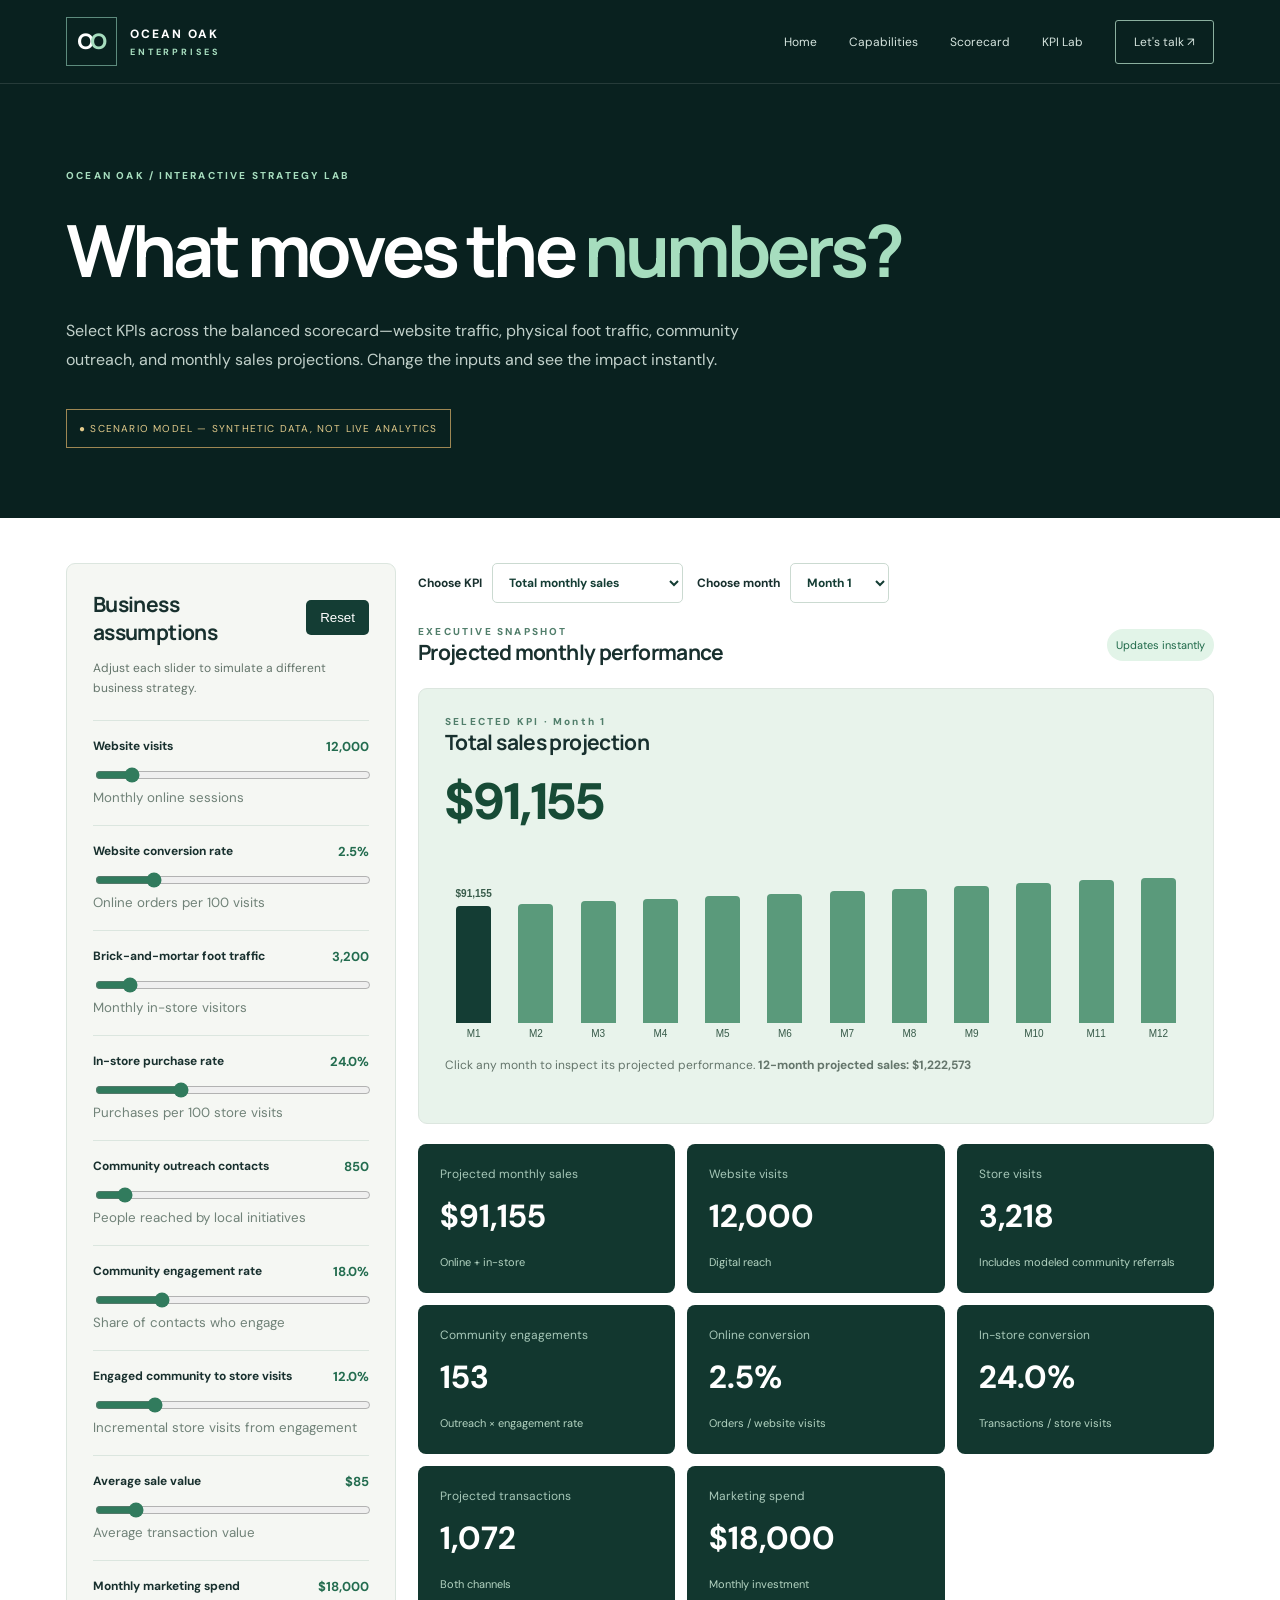
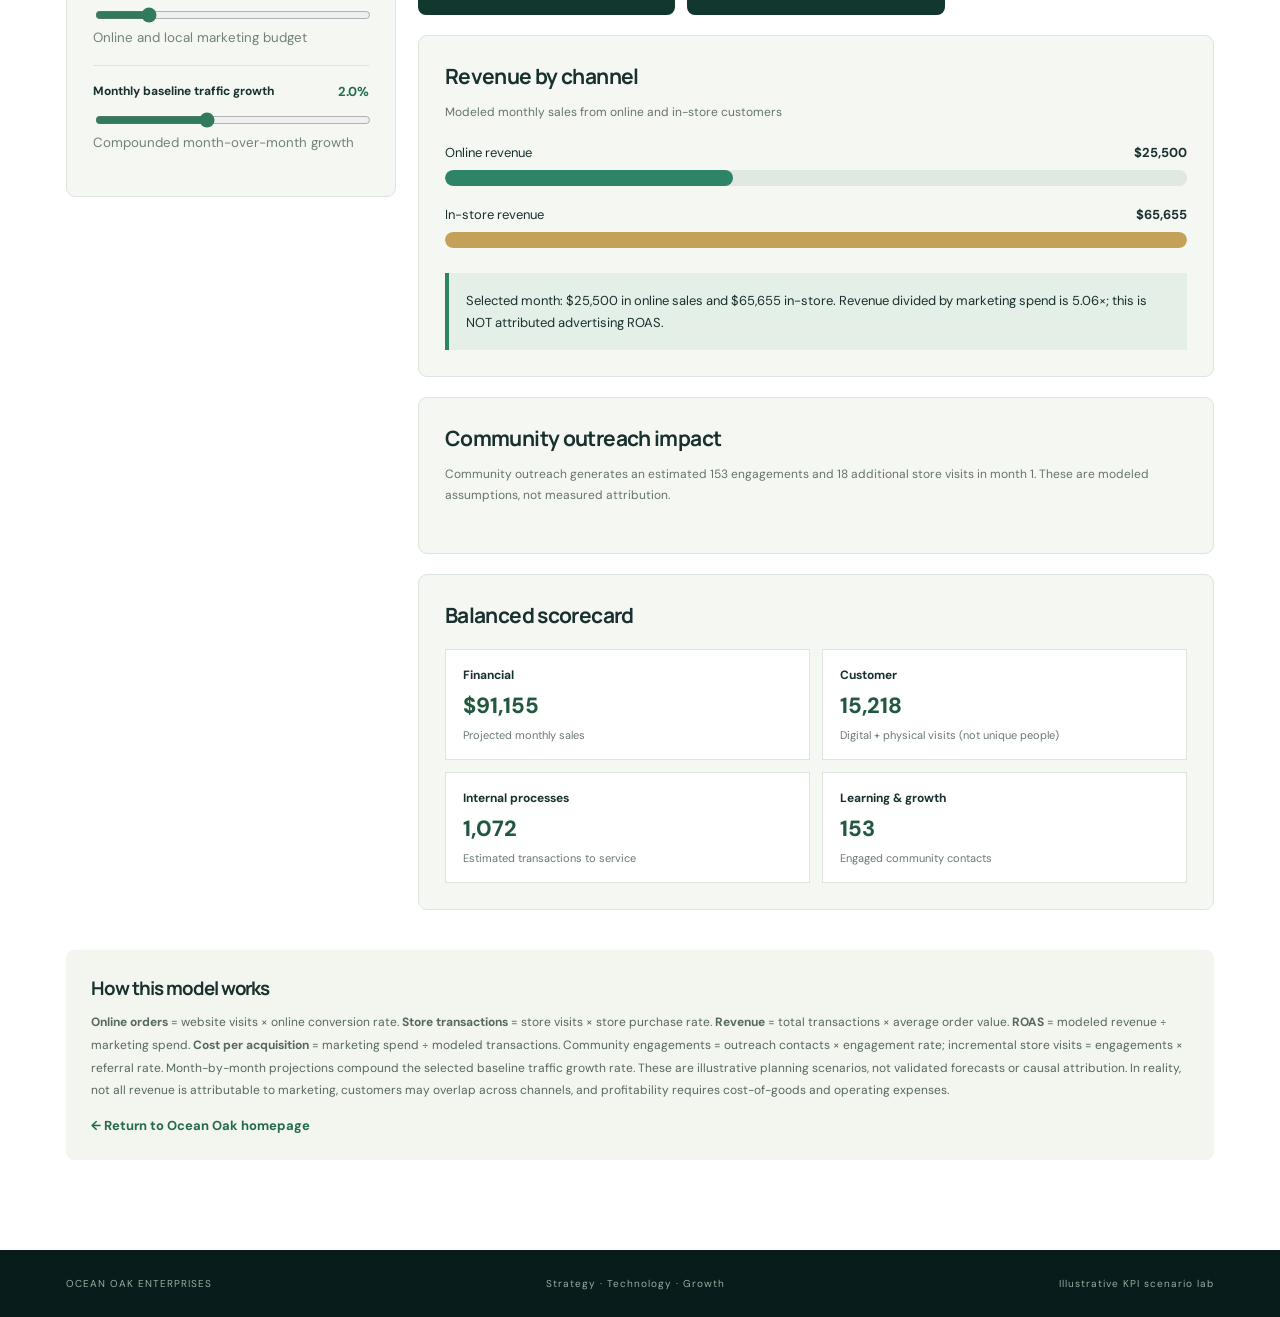
==== kpi.html @ 327a6bfe "Add files via upload" ====
<!doctype html><html lang="en"><head><meta charset="utf-8"><meta name="viewport" content="width=device-width,initial-scale=1"><meta name="description" content="Interactive business KPI scenario planner from Ocean Oak Enterprises"><title>KPI Lab | Ocean Oak Enterprises</title><link rel="stylesheet" href="styles.css"><link rel="stylesheet" href="kpi.css"></head><body><header class="top"><a class="brand" href="index.html"><span class="brandmark">O<span>O</span></span><span>OCEAN OAK <small>ENTERPRISES</small></span></a><nav aria-label="Main navigation"><a href="index.html">Home</a><a href="index.html#capabilities">Capabilities</a><a href="index.html#scorecard">Scorecard</a><a href="kpi.html" aria-current="page">KPI Lab</a><a class="navcta" href="index.html#contact">Let's talk ↗</a></nav><button class="menu" aria-label="Toggle menu" aria-expanded="false">☰</button></header><main><section class="kpi-hero"><div class="wrap"><div class="eyebrow">OCEAN OAK / INTERACTIVE STRATEGY LAB</div><h1>What moves the <em>numbers?</em></h1><p>Select KPIs across the balanced scorecard—website traffic, physical foot traffic, community outreach, and monthly sales projections. Change the inputs and see the impact instantly.</p><div class="demo-pill">● SCENARIO MODEL — SYNTHETIC DATA, NOT LIVE ANALYTICS</div></div></section><section class="wrap kpi-main"><div class="lab-grid"><aside class="panel inputs"><div class="panel-head"><h2>Business assumptions</h2><button type="button" id="reset">Reset</button></div><p class="hint">Adjust each slider to simulate a different business strategy.</p><div id="sliders"></div></aside><div class="outputs"><div class="selector-row"><label>Choose KPI <select id="metric"><option value="revenue">Total monthly sales</option><option value="online">Online sales</option><option value="store">In-store sales</option><option value="web">Website traffic</option><option value="foot">Brick-and-mortar traffic</option><option value="community">Community engagement</option><option value="orders">Transactions</option></select></label><label>Choose month <select id="month"><option value="0">Month 1</option><option value="1">Month 2</option><option value="2">Month 3</option><option value="3">Month 4</option><option value="4">Month 5</option><option value="5">Month 6</option><option value="6">Month 7</option><option value="7">Month 8</option><option value="8">Month 9</option><option value="9">Month 10</option><option value="10">Month 11</option><option value="11">Month 12</option></select></label></div><div class="out-head"><div><div class="eyebrow dark">EXECUTIVE SNAPSHOT</div><h2>Projected monthly performance</h2></div><span class="badge">Updates instantly</span></div><div class="panel metric-feature"><div class="eyebrow dark">SELECTED KPI · <span id="period">Month 1</span></div><h3 id="metricTitle">Total sales projection</h3><div id="metricValue" class="metric-number"></div><div id="forecast" class="forecast" aria-label="Interactive twelve month KPI projection"></div><div class="hint">Click any month to inspect its projected performance. <strong>12-month projected sales: <span id="projectionTotal"></span></strong></div></div><div class="kpi-cards" id="cards" aria-live="polite"></div><div class="panel"><h3>Revenue by channel</h3><p class="hint">Modeled monthly sales from online and in-store customers</p><div class="bars"><div class="bar-label"><span>Online revenue</span><strong id="onlineLabel"></strong></div><div class="track"><div class="fill online" id="onlineBar"></div></div><div class="bar-label"><span>In-store revenue</span><strong id="storeLabel"></strong></div><div class="track"><div class="fill store" id="storeBar"></div></div></div><div class="insight" id="insight"></div></div><div class="panel"><h3>Community outreach impact</h3><p id="communityDetail" class="hint"></p></div><div class="panel"><h3>Balanced scorecard</h3><div class="score-grid" id="scoregrid"></div></div></div></div><div class="method"><h3>How this model works</h3><p><strong>Online orders</strong> = website visits × online conversion rate. <strong>Store transactions</strong> = store visits × store purchase rate. <strong>Revenue</strong> = total transactions × average order value. <strong>ROAS</strong> = modeled revenue ÷ marketing spend. <strong>Cost per acquisition</strong> = marketing spend ÷ modeled transactions. Community engagements = outreach contacts × engagement rate; incremental store visits = engagements × referral rate. Month-by-month projections compound the selected baseline traffic growth rate. These are illustrative planning scenarios, not validated forecasts or causal attribution. In reality, not all revenue is attributable to marketing, customers may overlap across channels, and profitability requires cost-of-goods and operating expenses.</p><a href="index.html">← Return to Ocean Oak homepage</a></div></section></main><footer><div class="wrap footer-inner"><span>OCEAN OAK ENTERPRISES</span><span>Strategy · Technology · Growth</span><span>Illustrative KPI scenario lab</span></div></footer><script src="kpi.js" defer></script></body></html>
---- styles.css ----
@import url('https://fonts.googleapis.com/css2?family=DM+Sans:wght@400;500;600;700&family=Manrope:wght@400;500;600;700;800&display=swap');
:root{--forest:#102c29;--deep:#09211f;--mint:#a6ddbe;--cream:#f5f3eb;--ink:#18302e;--muted:#687976;--gold:#d9bd78}*{box-sizing:border-box}html{scroll-behavior:smooth}body{margin:0;font-family:'DM Sans',sans-serif;color:var(--ink);background:#fff}h1,h2,h3,p{margin-top:0}h1,h2,h3{font-family:Manrope,sans-serif;letter-spacing:-.055em}a{text-decoration:none;color:inherit}.wrap{max-width:1220px;margin:auto;padding-left:36px;padding-right:36px}.top{height:84px;background:var(--deep);color:white;display:flex;align-items:center;justify-content:space-between;padding:0 max(36px,calc((100vw - 1148px)/2));border-bottom:1px solid #ffffff1e;position:relative;z-index:10}.brand{display:flex;gap:13px;align-items:center;font-size:12px;letter-spacing:.16em;font-weight:800}.brand small{display:block;font-size:9px;letter-spacing:.31em;color:var(--mint);margin-top:4px}.brandmark{font-size:22px;letter-spacing:-.2em;border:1px solid #5d8b7d;padding:9px 14px 9px 10px}.brandmark span{color:var(--mint)}nav{display:flex;gap:32px;align-items:center;font-size:12px;color:#d5e4de}nav a:hover{color:var(--mint)}.navcta{border:1px solid #8bb09f;padding:13px 18px;border-radius:3px}.menu{display:none}.hero{background:var(--deep);color:#fff;min-height:630px;position:relative;overflow:hidden;padding-top:112px;padding-bottom:40px}.hero:before{content:"";position:absolute;inset:0;background:radial-gradient(circle at 77% 44%,#275f4f80,transparent 35%);pointer-events:none}.eyebrow{font-size:10px;letter-spacing:.22em;font-weight:800;color:var(--mint);position:relative}.eyebrow.dark{color:#517e6b}.dot{display:inline-block;width:7px;height:7px;background:var(--mint);border-radius:50%;margin-right:10px}.hero h1{position:relative;font-size:clamp(46px,5.4vw,77px);line-height:1.14;max-width:770px;margin:27px 0}.hero h1 em,.section h2 em,.split h2 em,.contact h2 em{font-style:normal;color:var(--mint)}.lede{position:relative;color:#c2d1cb;max-width:535px;font-size:17px;line-height:1.8}.actions{display:flex;gap:13px;margin-top:35px;position:relative}.button{display:inline-flex;align-items:center;justify-content:space-between;gap:22px;font-size:12px;font-weight:800;padding:17px 21px;border-radius:3px;transition:transform .2s}.button:hover{transform:translateY(-2px)}.primary{background:var(--mint);color:var(--deep)}.ghost{border:1px solid #57746c;color:#fff}.hero-foot{position:relative;display:flex;gap:32px;font-size:10px;color:#8aa99e;letter-spacing:.1em;margin-top:95px}.hero-foot span:first-child{color:var(--mint);font-weight:800}.hero-art{position:absolute;width:530px;height:530px;right:-60px;top:50px;opacity:.75}.orbit{position:absolute;border:1px solid #79c4a742;border-radius:50%;top:50%;left:50%;transform:translate(-50%,-50%)}.o1{width:230px;height:230px}.o2{width:370px;height:370px}.o3{width:510px;height:510px}.center-symbol{position:absolute;left:43%;top:43%;font-size:45px;font-weight:800;letter-spacing:-.2em;color:#c0f2d5}.center-symbol span{color:#548e79}.float{position:absolute;background:#173d36;border:1px solid #467565;padding:14px 18px;font-size:10px;letter-spacing:.1em;color:#b9d6c9}.float b{color:var(--mint);margin-left:10px}.f1{top:100px;left:110px}.f2{right:15px;top:260px}.f3{bottom:80px;left:85px}.strip{background:#e7ede5}.strip-inner{min-height:82px;display:flex;align-items:center;justify-content:space-between;gap:16px;flex-wrap:wrap;font-size:10px;letter-spacing:.12em;color:#577369}.strip strong{font-size:13px;color:var(--ink);letter-spacing:0}.section{padding-top:110px;padding-bottom:110px}.section-head{display:grid;grid-template-columns:1.35fr .65fr;gap:70px;align-items:end;margin-bottom:45px}.section h2,.split h2,.contact h2{font-size:clamp(34px,4vw,56px);line-height:1.2;margin:18px 0 0}.section h2 em{color:#568c76}.section-head p{color:#64736f;font-size:15px;line-height:1.9;margin-bottom:0}.three{display:grid;grid-template-columns:repeat(3,1fr);gap:15px}.feature{border:1px solid #e0e8e2;padding:35px;min-height:285px}.feature .icon{font-size:30px;color:#4d9278;margin-bottom:33px}.feature>span{color:#8b9b94;font-size:10px}.feature h3{font-size:23px;margin:10px 0}.feature p,.cap-grid p{font-size:14px;color:#677772;line-height:1.8}.cream{background:var(--cream)}.cap-grid{display:grid;grid-template-columns:repeat(3,1fr);gap:14px}.cap-grid article{background:#fff;padding:33px;min-height:265px}.cap-grid article>span{font-size:10px;letter-spacing:.13em;color:#6c9b85;font-weight:800}.cap-grid h3{font-size:22px;margin:26px 0 10px}.tags{font-size:11px;color:#4e856e;margin-top:25px;font-weight:700}.dashboard{background:#102b29;border-radius:8px;padding:35px;color:white;box-shadow:0 25px 50px #173a2c20}.dash-top{display:flex;justify-content:space-between;align-items:center;gap:20px}.dash-top h3{font-size:28px;margin:12px 0 0}.dash-top h3 span{color:var(--mint)}.demo-pill{font-size:10px;letter-spacing:.12em;color:#e3cb8b;border:1px solid #9e8753;padding:12px}.controls{display:flex;gap:18px;margin:30px 0}.controls label{font-size:11px;color:#a6c0b4;display:flex;align-items:center;gap:10px}select{border:1px solid #48695e;border-radius:3px;padding:10px;background:#1a4038;color:white;font:inherit}.metrics{display:grid;grid-template-columns:repeat(4,1fr);gap:13px}.metric{background:#1a4038;padding:22px;border:1px solid #2b574a}.metric small{display:block;color:#acc6b8;font-size:11px}.metric b{display:block;font-size:30px;letter-spacing:-.05em;margin:14px 0}.metric span{color:var(--mint);font-size:11px}.dash-bottom{display:grid;grid-template-columns:1.4fr 1fr;gap:14px;margin-top:14px}.chart-card,.score-card{background:#1a4038;padding:25px}.card-heading{display:flex;justify-content:space-between;gap:12px;align-items:center}.card-heading strong{font-size:14px}.card-heading span{font-size:10px;color:#9eb9ac}.chart-card svg{width:100%;margin-top:18px}.legend{display:flex;gap:18px;font-size:11px;color:#acc6b8}.legend i{display:inline-block;width:15px;height:3px;vertical-align:middle;margin-right:6px}.line-teal{background:#a6ddbe}.line-gold{background:#d9bd78}.score-row{display:flex;justify-content:space-between;gap:12px;border-top:1px solid #ffffff1a;padding:18px 0}.score-row:first-of-type{margin-top:20px}.score-row b{display:block;font-size:12px}.score-row small{display:block;color:#a6beb2;margin-top:5px;font-size:11px}.score-row>span{font-size:10px;color:var(--mint)}.dash-note{font-size:11px;color:#91aea0;margin-top:20px}.split{background:#14372f;color:white}.split-grid{display:grid;grid-template-columns:1fr 1fr;gap:120px}.split h2{margin:20px 0}.split p{color:#bfd0c6;line-height:1.9}.text-link{color:var(--mint);font-weight:700;font-size:13px;display:inline-block;margin-top:20px}.journey>div{padding:22px 0;border-bottom:1px solid #ffffff32;display:grid;grid-template-columns:55px 1fr;column-gap:12px}.journey span{color:var(--mint);font-size:12px;grid-row:span 2}.journey strong{font-size:17px}.journey small{color:#b0c7b9;margin-top:8px}.bio{display:grid;grid-template-columns:.75fr 1.25fr;gap:65px}.portrait{background:linear-gradient(145deg,#b7d1bd,#517967);min-height:445px;display:flex;flex-direction:column;align-items:center;justify-content:center}.monogram{font-size:95px;font-family:Manrope,sans-serif;letter-spacing:-.1em;color:#e7f4e8;font-weight:800}.portrait small{font-size:10px;letter-spacing:.2em;color:#e0eee2}.bio-copy h3{font-size:44px;margin:15px 0}.bio-copy p{line-height:1.85;color:#657570}.bio-lead{font-size:19px!important;color:var(--ink)!important}.bio-facts{border-top:1px solid #dce4dd;margin:25px 0}.bio-facts>div{display:flex;justify-content:space-between;gap:15px;padding:13px 0;border-bottom:1px solid #dce4dd;font-size:12px}.bio-facts span{color:#6b8075}.outline{border:1px solid #457963;color:#24533d}.contact{background:#0c2824;color:white;padding:110px 0;text-align:center}.contact h2{margin:25px 0}.contact p{color:#c0d0c7}.light{background:var(--mint);color:var(--deep);margin:20px 0}.contact small{display:block;color:#86a79a;font-size:11px}footer{background:#081d1b;color:#93afa3}.footer-inner{display:flex;justify-content:space-between;gap:20px;padding-top:27px;padding-bottom:27px;font-size:10px;letter-spacing:.1em}@media(max-width:1000px){.hero-art{opacity:.22;right:-160px}.section-head{gap:35px}.cap-grid{grid-template-columns:repeat(2,1fr)}.split-grid{gap:45px}}@media(max-width:700px){.wrap{padding-left:22px;padding-right:22px}.top{padding:0 22px;height:70px}nav{display:none;position:absolute;top:70px;left:0;right:0;background:var(--deep);padding:25px;flex-direction:column;align-items:stretch}nav.open{display:flex}.menu{display:block;background:none;border:0;color:white;font-size:25px}.hero{padding-top:90px;min-height:630px}.hero h1{font-size:47px}.hero-foot{flex-wrap:wrap;margin-top:65px}.hero-art{right:-300px}.section{padding-top:75px;padding-bottom:75px}.section-head,.split-grid,.bio{grid-template-columns:1fr;gap:24px}.three,.cap-grid,.metrics,.dash-bottom{grid-template-columns:1fr}.metrics{grid-template-columns:repeat(2,1fr)}.dashboard{padding:18px}.dash-top,.controls{flex-wrap:wrap}.card-heading{flex-wrap:wrap}.strip-inner{padding-top:20px;padding-bottom:20px}.feature{min-height:unset}.portrait{min-height:280px}.footer-inner{flex-direction:column}.actions{flex-wrap:wrap}}
---- kpi.css ----
.kpi-hero{background:#09211f;color:#fff;padding:85px 0 70px}.kpi-hero h1{font-size:clamp(43px,6vw,72px);margin:18px 0}.kpi-hero h1 em{font-style:normal;color:#a6ddbe}.kpi-hero p{max-width:710px;color:#c2d1cb;line-height:1.8}.kpi-hero .demo-pill{display:inline-block;margin-top:18px}.kpi-main{padding-top:45px;padding-bottom:90px;background:#fff}.lab-grid{display:grid;grid-template-columns:330px 1fr;gap:22px;align-items:start}.panel{background:#f5f7f3;border:1px solid #dce6df;padding:26px;border-radius:9px;margin-bottom:20px}.panel h2,.panel h3,.out-head h2{margin:0;font-size:21px;letter-spacing:-.03em}.panel-head,.out-head{display:flex;align-items:center;justify-content:space-between;gap:12px}.panel-head button{background:#143d34;border:0;color:#fff;border-radius:5px;padding:10px 14px;cursor:pointer}.hint{font-size:12px;color:#64756b;line-height:1.7;margin:12px 0 22px}.slider-row{border-top:1px solid #dbe6df;padding:17px 0}.slider-top{display:flex;justify-content:space-between;gap:12px;font-size:12px;font-weight:700}.slider-top output{color:#236c4f;font-size:13px}.slider-row input{width:100%;accent-color:#317b5d;margin-top:12px;cursor:pointer}.slider-row small{display:block;color:#708278;line-height:1.5}.out-head{margin:8px 0 22px}.badge{font-size:11px;background:#e2f4e8;padding:9px;color:#1f6949;border-radius:20px}.kpi-cards{display:grid;grid-template-columns:repeat(3,1fr);gap:12px;margin-bottom:20px}.kpi-tile{background:#12372f;color:#fff;padding:22px;border-radius:8px;min-height:128px}.kpi-tile small{color:#a6c7b8;display:block;font-size:12px}.kpi-tile b{display:block;font-size:clamp(23px,2.7vw,32px);margin:13px 0}.kpi-tile span{font-size:11px;color:#b4d4c2}.bars{margin-top:20px}.bar-label{display:flex;justify-content:space-between;font-size:13px;margin:20px 0 9px}.track{height:16px;background:#e0e8df;border-radius:20px;overflow:hidden}.fill{height:100%;width:0;transition:width .2s;border-radius:20px}.online{background:#2f8467}.store{background:#c4a158}.insight{background:#e4f0e7;padding:17px;margin-top:25px;border-left:4px solid #2f8467;font-size:13px;line-height:1.65}.score-grid{display:grid;grid-template-columns:repeat(2,1fr);gap:12px;margin-top:20px}.score-cell{background:white;border:1px solid #dce6df;padding:17px}.score-cell strong,.score-cell span,.score-cell small{display:block}.score-cell strong{font-size:12px}.score-cell span{font-size:22px;font-weight:800;margin:8px 0;color:#21583f}.score-cell small{font-size:11px;color:#69796e}.method{background:#f3f5ef;padding:25px;margin-top:20px;border-radius:8px}.method h3{margin:0 0 10px}.method p{font-size:12px;line-height:1.9;color:#55695e}.method a{font-size:13px;color:#236b4c;font-weight:700}@media(max-width:950px){.lab-grid{grid-template-columns:1fr}.kpi-cards{grid-template-columns:repeat(2,1fr)}}@media(max-width:600px){.kpi-cards,.score-grid{grid-template-columns:1fr}.out-head{flex-wrap:wrap}.kpi-hero{padding:55px 0}}.selector-row{display:flex;flex-wrap:wrap;gap:14px;margin:0 0 22px}.selector-row label{font-size:12px;font-weight:700;display:flex;align-items:center;gap:10px}.selector-row select{border:1px solid #cbdad1;border-radius:5px;padding:10px 12px;background:#fff;color:#143d34;font:inherit}.metric-feature{background:#e8f3eb}.metric-number{font-size:clamp(34px,4vw,53px);font-weight:800;color:#174b36;margin:12px 0}.forecast{display:grid;grid-template-columns:repeat(12,minmax(0,1fr));gap:5px;align-items:end;margin:20px 0 15px;min-height:185px}.forecast-col{background:transparent;border:0;cursor:pointer;display:flex;flex-direction:column;align-items:center;justify-content:end;gap:5px;min-width:0;color:#385b4a}.forecast-bar{width:100%;max-width:35px;background:#5a9a7b;border-radius:4px 4px 0 0;display:block;transition:height .2s}.forecast-col.selected .forecast-bar{background:#143d34}.forecast-col small{font-size:10px}.forecast-value{font-size:10px;white-space:nowrap;font-weight:800;min-height:13px}.forecast-col:focus-visible{outline:2px solid #143d34}@media(max-width:600px){.forecast{gap:2px}.forecast-col small{font-size:8px}.forecast-value{font-size:8px}}
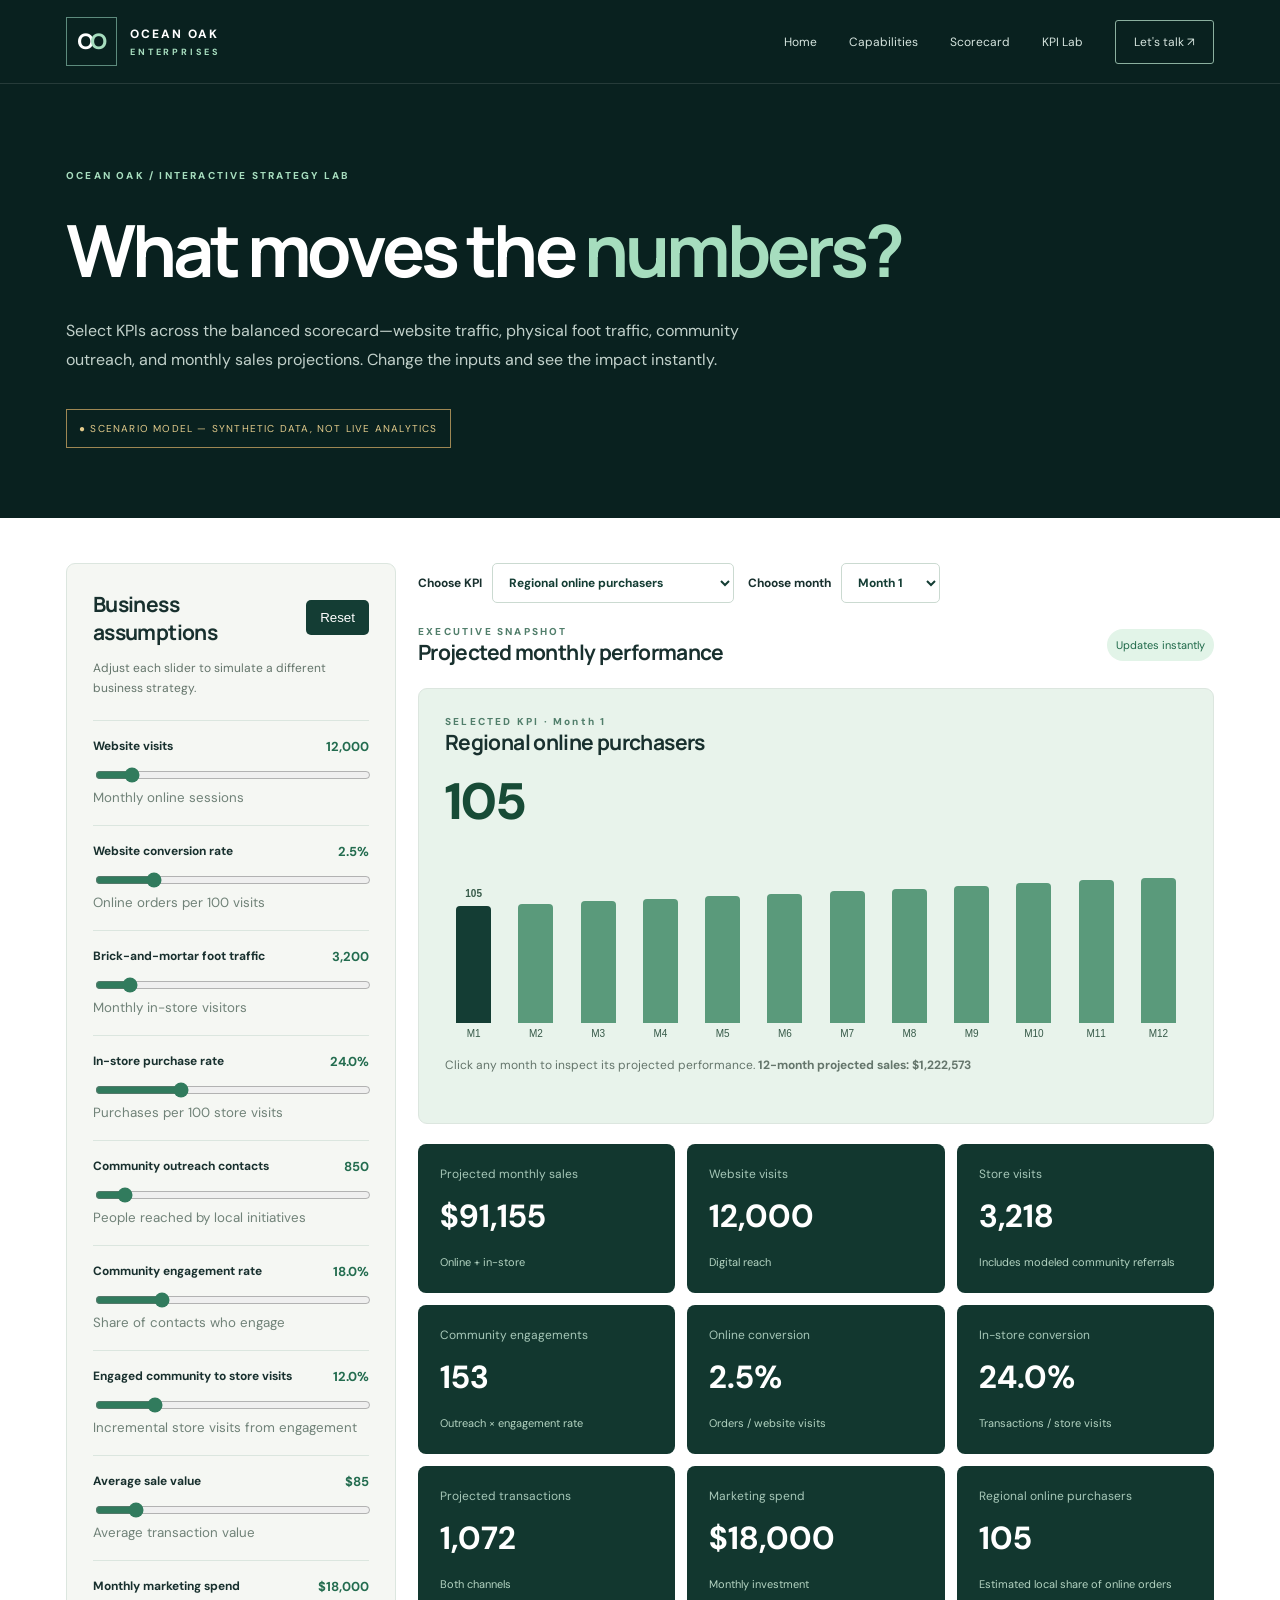
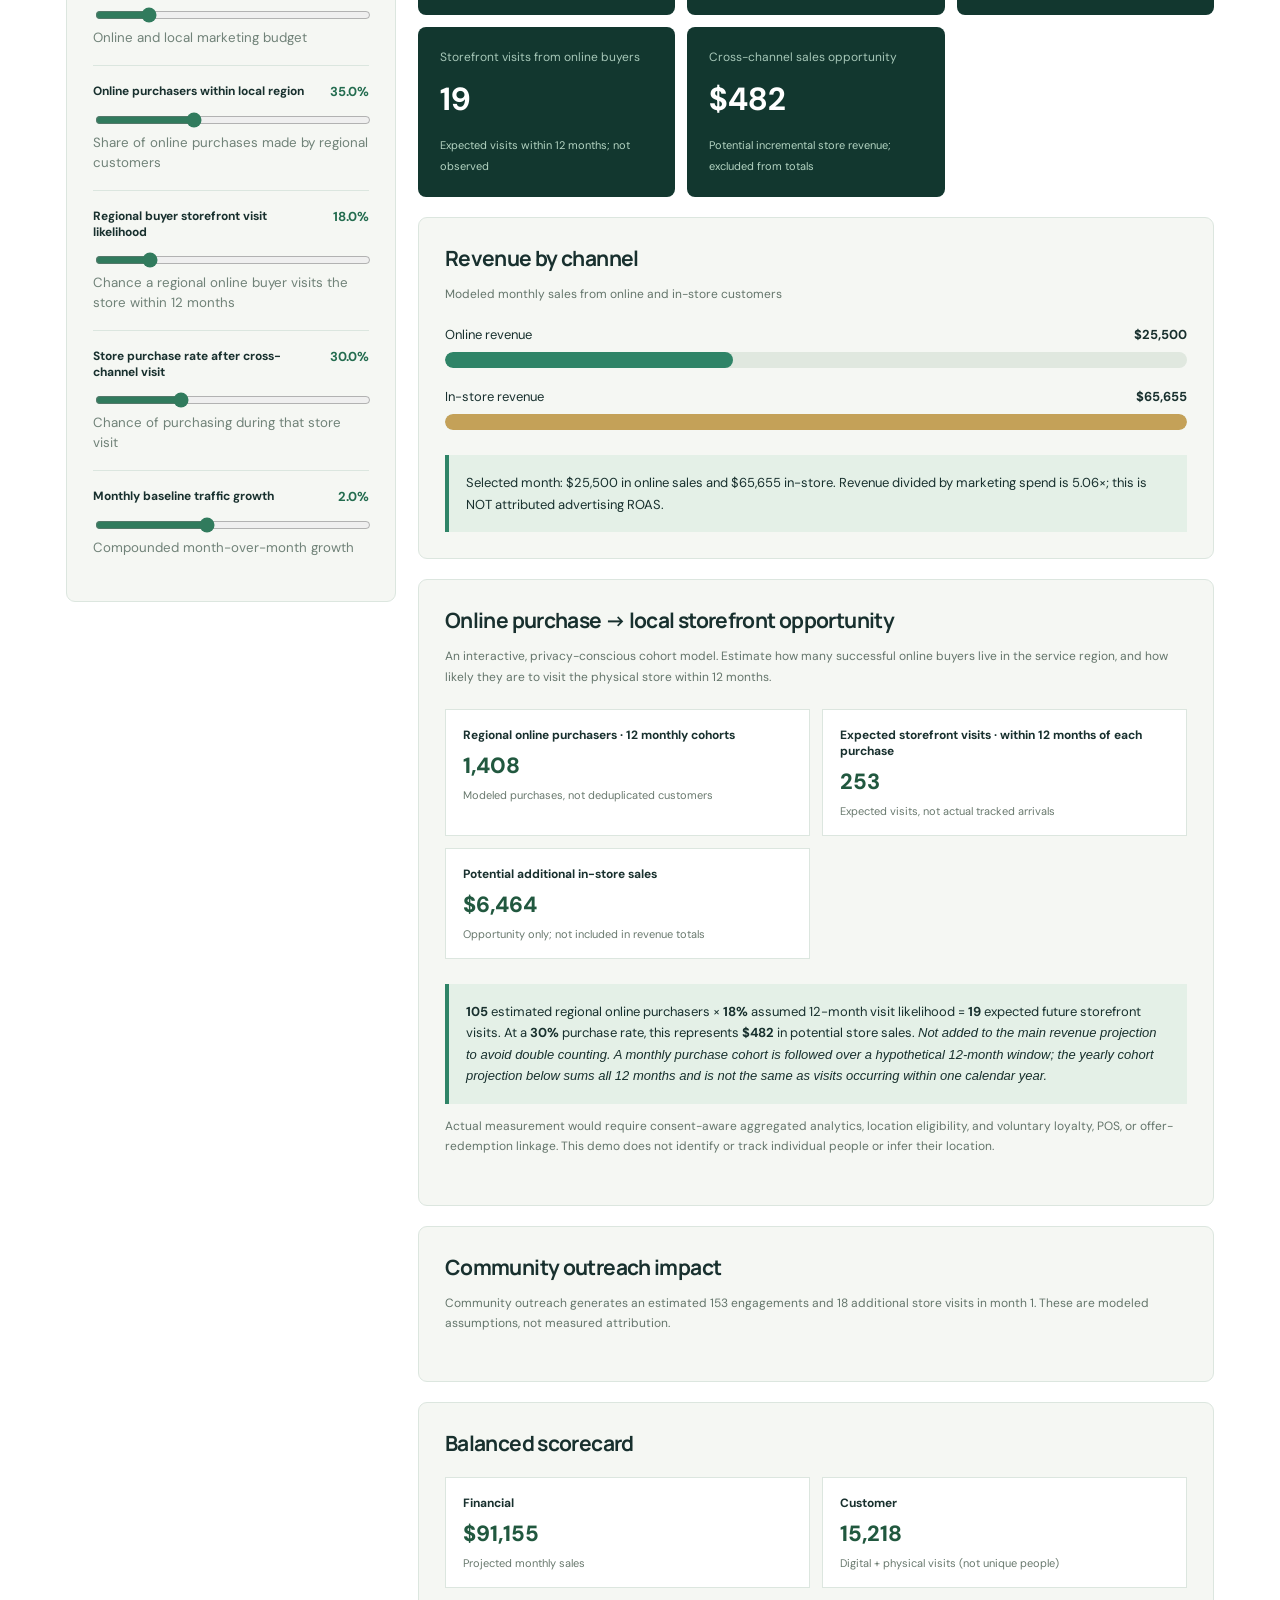
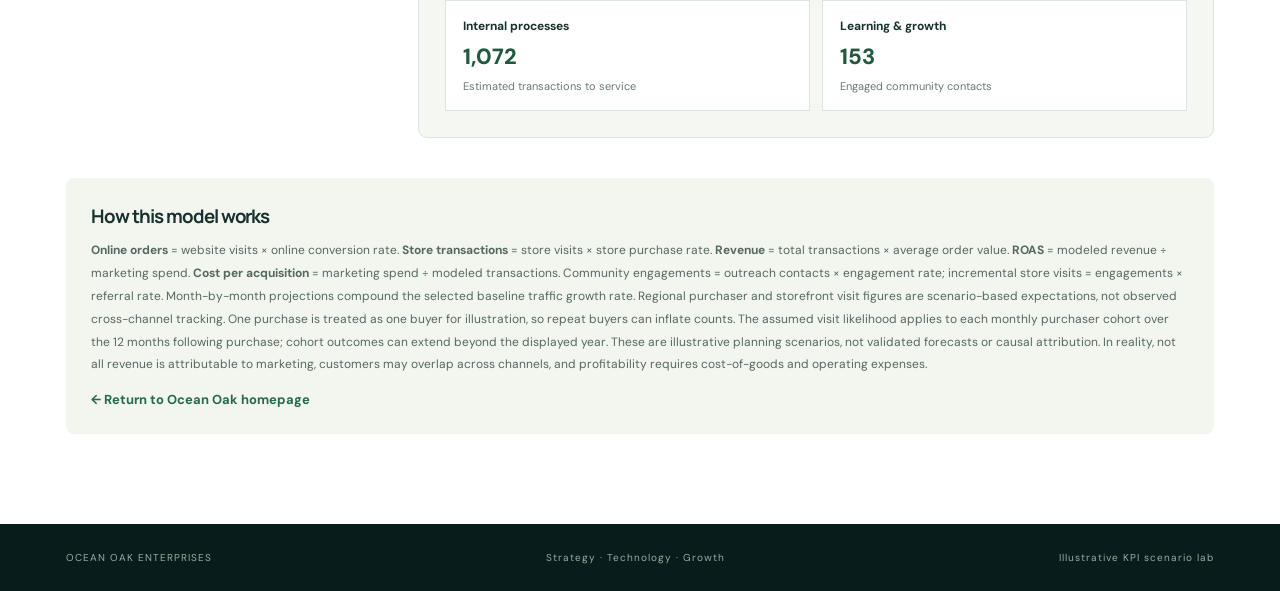
==== commit 0a2a687e: "Add files via upload" ====
--- a/kpi.html
+++ b/kpi.html
@@ -1 +1 @@
-<!doctype html><html lang="en"><head><meta charset="utf-8"><meta name="viewport" content="width=device-width,initial-scale=1"><meta name="description" content="Interactive business KPI scenario planner from Ocean Oak Enterprises"><title>KPI Lab | Ocean Oak Enterprises</title><link rel="stylesheet" href="styles.css"><link rel="stylesheet" href="kpi.css"></head><body><header class="top"><a class="brand" href="index.html"><span class="brandmark">O<span>O</span></span><span>OCEAN OAK <small>ENTERPRISES</small></span></a><nav aria-label="Main navigation"><a href="index.html">Home</a><a href="index.html#capabilities">Capabilities</a><a href="index.html#scorecard">Scorecard</a><a href="kpi.html" aria-current="page">KPI Lab</a><a class="navcta" href="index.html#contact">Let's talk ↗</a></nav><button class="menu" aria-label="Toggle menu" aria-expanded="false">☰</button></header><main><section class="kpi-hero"><div class="wrap"><div class="eyebrow">OCEAN OAK / INTERACTIVE STRATEGY LAB</div><h1>What moves the <em>numbers?</em></h1><p>Select KPIs across the balanced scorecard—website traffic, physical foot traffic, community outreach, and monthly sales projections. Change the inputs and see the impact instantly.</p><div class="demo-pill">● SCENARIO MODEL — SYNTHETIC DATA, NOT LIVE ANALYTICS</div></div></section><section class="wrap kpi-main"><div class="lab-grid"><aside class="panel inputs"><div class="panel-head"><h2>Business assumptions</h2><button type="button" id="reset">Reset</button></div><p class="hint">Adjust each slider to simulate a different business strategy.</p><div id="sliders"></div></aside><div class="outputs"><div class="selector-row"><label>Choose KPI <select id="metric"><option value="revenue">Total monthly sales</option><option value="online">Online sales</option><option value="store">In-store sales</option><option value="web">Website traffic</option><option value="foot">Brick-and-mortar traffic</option><option value="community">Community engagement</option><option value="orders">Transactions</option></select></label><label>Choose month <select id="month"><option value="0">Month 1</option><option value="1">Month 2</option><option value="2">Month 3</option><option value="3">Month 4</option><option value="4">Month 5</option><option value="5">Month 6</option><option value="6">Month 7</option><option value="7">Month 8</option><option value="8">Month 9</option><option value="9">Month 10</option><option value="10">Month 11</option><option value="11">Month 12</option></select></label></div><div class="out-head"><div><div class="eyebrow dark">EXECUTIVE SNAPSHOT</div><h2>Projected monthly performance</h2></div><span class="badge">Updates instantly</span></div><div class="panel metric-feature"><div class="eyebrow dark">SELECTED KPI · <span id="period">Month 1</span></div><h3 id="metricTitle">Total sales projection</h3><div id="metricValue" class="metric-number"></div><div id="forecast" class="forecast" aria-label="Interactive twelve month KPI projection"></div><div class="hint">Click any month to inspect its projected performance. <strong>12-month projected sales: <span id="projectionTotal"></span></strong></div></div><div class="kpi-cards" id="cards" aria-live="polite"></div><div class="panel"><h3>Revenue by channel</h3><p class="hint">Modeled monthly sales from online and in-store customers</p><div class="bars"><div class="bar-label"><span>Online revenue</span><strong id="onlineLabel"></strong></div><div class="track"><div class="fill online" id="onlineBar"></div></div><div class="bar-label"><span>In-store revenue</span><strong id="storeLabel"></strong></div><div class="track"><div class="fill store" id="storeBar"></div></div></div><div class="insight" id="insight"></div></div><div class="panel"><h3>Community outreach impact</h3><p id="communityDetail" class="hint"></p></div><div class="panel"><h3>Balanced scorecard</h3><div class="score-grid" id="scoregrid"></div></div></div></div><div class="method"><h3>How this model works</h3><p><strong>Online orders</strong> = website visits × online conversion rate. <strong>Store transactions</strong> = store visits × store purchase rate. <strong>Revenue</strong> = total transactions × average order value. <strong>ROAS</strong> = modeled revenue ÷ marketing spend. <strong>Cost per acquisition</strong> = marketing spend ÷ modeled transactions. Community engagements = outreach contacts × engagement rate; incremental store visits = engagements × referral rate. Month-by-month projections compound the selected baseline traffic growth rate. These are illustrative planning scenarios, not validated forecasts or causal attribution. In reality, not all revenue is attributable to marketing, customers may overlap across channels, and profitability requires cost-of-goods and operating expenses.</p><a href="index.html">← Return to Ocean Oak homepage</a></div></section></main><footer><div class="wrap footer-inner"><span>OCEAN OAK ENTERPRISES</span><span>Strategy · Technology · Growth</span><span>Illustrative KPI scenario lab</span></div></footer><script src="kpi.js" defer></script></body></html>+<!doctype html><html lang="en"><head><meta charset="utf-8"><meta name="viewport" content="width=device-width,initial-scale=1"><meta name="description" content="Interactive business KPI scenario planner from Ocean Oak Enterprises"><title>KPI Lab | Ocean Oak Enterprises</title><link rel="stylesheet" href="styles.css"><link rel="stylesheet" href="kpi.css"></head><body><header class="top"><a class="brand" href="index.html"><span class="brandmark">O<span>O</span></span><span>OCEAN OAK <small>ENTERPRISES</small></span></a><nav aria-label="Main navigation"><a href="index.html">Home</a><a href="index.html#capabilities">Capabilities</a><a href="index.html#scorecard">Scorecard</a><a href="kpi.html" aria-current="page">KPI Lab</a><a class="navcta" href="index.html#contact">Let's talk ↗</a></nav><button class="menu" aria-label="Toggle menu" aria-expanded="false">☰</button></header><main><section class="kpi-hero"><div class="wrap"><div class="eyebrow">OCEAN OAK / INTERACTIVE STRATEGY LAB</div><h1>What moves the <em>numbers?</em></h1><p>Select KPIs across the balanced scorecard—website traffic, physical foot traffic, community outreach, and monthly sales projections. Change the inputs and see the impact instantly.</p><div class="demo-pill">● SCENARIO MODEL — SYNTHETIC DATA, NOT LIVE ANALYTICS</div></div></section><section class="wrap kpi-main"><div class="lab-grid"><aside class="panel inputs"><div class="panel-head"><h2>Business assumptions</h2><button type="button" id="reset">Reset</button></div><p class="hint">Adjust each slider to simulate a different business strategy.</p><div id="sliders"></div></aside><div class="outputs"><div class="selector-row"><label>Choose KPI <select id="metric"><option value="regionalBuyers">Regional online purchasers</option><option value="crossVisits">Online-to-store visits (expected)</option><option value="crossSales">Online-to-store sales opportunity</option><option value="revenue">Total monthly sales</option><option value="online">Online sales</option><option value="store">In-store sales</option><option value="web">Website traffic</option><option value="foot">Brick-and-mortar traffic</option><option value="community">Community engagement</option><option value="orders">Transactions</option></select></label><label>Choose month <select id="month"><option value="0">Month 1</option><option value="1">Month 2</option><option value="2">Month 3</option><option value="3">Month 4</option><option value="4">Month 5</option><option value="5">Month 6</option><option value="6">Month 7</option><option value="7">Month 8</option><option value="8">Month 9</option><option value="9">Month 10</option><option value="10">Month 11</option><option value="11">Month 12</option></select></label></div><div class="out-head"><div><div class="eyebrow dark">EXECUTIVE SNAPSHOT</div><h2>Projected monthly performance</h2></div><span class="badge">Updates instantly</span></div><div class="panel metric-feature"><div class="eyebrow dark">SELECTED KPI · <span id="period">Month 1</span></div><h3 id="metricTitle">Total sales projection</h3><div id="metricValue" class="metric-number"></div><div id="forecast" class="forecast" aria-label="Interactive twelve month KPI projection"></div><div class="hint">Click any month to inspect its projected performance. <strong>12-month projected sales: <span id="projectionTotal"></span></strong></div></div><div class="kpi-cards" id="cards" aria-live="polite"></div><div class="panel"><h3>Revenue by channel</h3><p class="hint">Modeled monthly sales from online and in-store customers</p><div class="bars"><div class="bar-label"><span>Online revenue</span><strong id="onlineLabel"></strong></div><div class="track"><div class="fill online" id="onlineBar"></div></div><div class="bar-label"><span>In-store revenue</span><strong id="storeLabel"></strong></div><div class="track"><div class="fill store" id="storeBar"></div></div></div><div class="insight" id="insight"></div></div><div class="panel"><h3>Online purchase → local storefront opportunity</h3><p class="hint">An interactive, privacy-conscious cohort model. Estimate how many successful online buyers live in the service region, and how likely they are to visit the physical store within 12 months.</p><div class="score-grid"><div class="score-cell"><strong>Regional online purchasers · 12 monthly cohorts</strong><span id="regionalYear"></span><small>Modeled purchases, not deduplicated customers</small></div><div class="score-cell"><strong>Expected storefront visits · within 12 months of each purchase</strong><span id="crossYear"></span><small>Expected visits, not actual tracked arrivals</small></div><div class="score-cell"><strong>Potential additional in-store sales</strong><span id="crossRevenueYear"></span><small>Opportunity only; not included in revenue totals</small></div></div><div class="insight" id="crossDetail"></div><p class="hint">Actual measurement would require consent-aware aggregated analytics, location eligibility, and voluntary loyalty, POS, or offer-redemption linkage. This demo does not identify or track individual people or infer their location.</p></div><div class="panel"><h3>Community outreach impact</h3><p id="communityDetail" class="hint"></p></div><div class="panel"><h3>Balanced scorecard</h3><div class="score-grid" id="scoregrid"></div></div></div></div><div class="method"><h3>How this model works</h3><p><strong>Online orders</strong> = website visits × online conversion rate. <strong>Store transactions</strong> = store visits × store purchase rate. <strong>Revenue</strong> = total transactions × average order value. <strong>ROAS</strong> = modeled revenue ÷ marketing spend. <strong>Cost per acquisition</strong> = marketing spend ÷ modeled transactions. Community engagements = outreach contacts × engagement rate; incremental store visits = engagements × referral rate. Month-by-month projections compound the selected baseline traffic growth rate. Regional purchaser and storefront visit figures are scenario-based expectations, not observed cross-channel tracking. One purchase is treated as one buyer for illustration, so repeat buyers can inflate counts. The assumed visit likelihood applies to each monthly purchaser cohort over the 12 months following purchase; cohort outcomes can extend beyond the displayed year. These are illustrative planning scenarios, not validated forecasts or causal attribution. In reality, not all revenue is attributable to marketing, customers may overlap across channels, and profitability requires cost-of-goods and operating expenses.</p><a href="index.html">← Return to Ocean Oak homepage</a></div></section></main><footer><div class="wrap footer-inner"><span>OCEAN OAK ENTERPRISES</span><span>Strategy · Technology · Growth</span><span>Illustrative KPI scenario lab</span></div></footer><script src="kpi.js" defer></script></body></html>
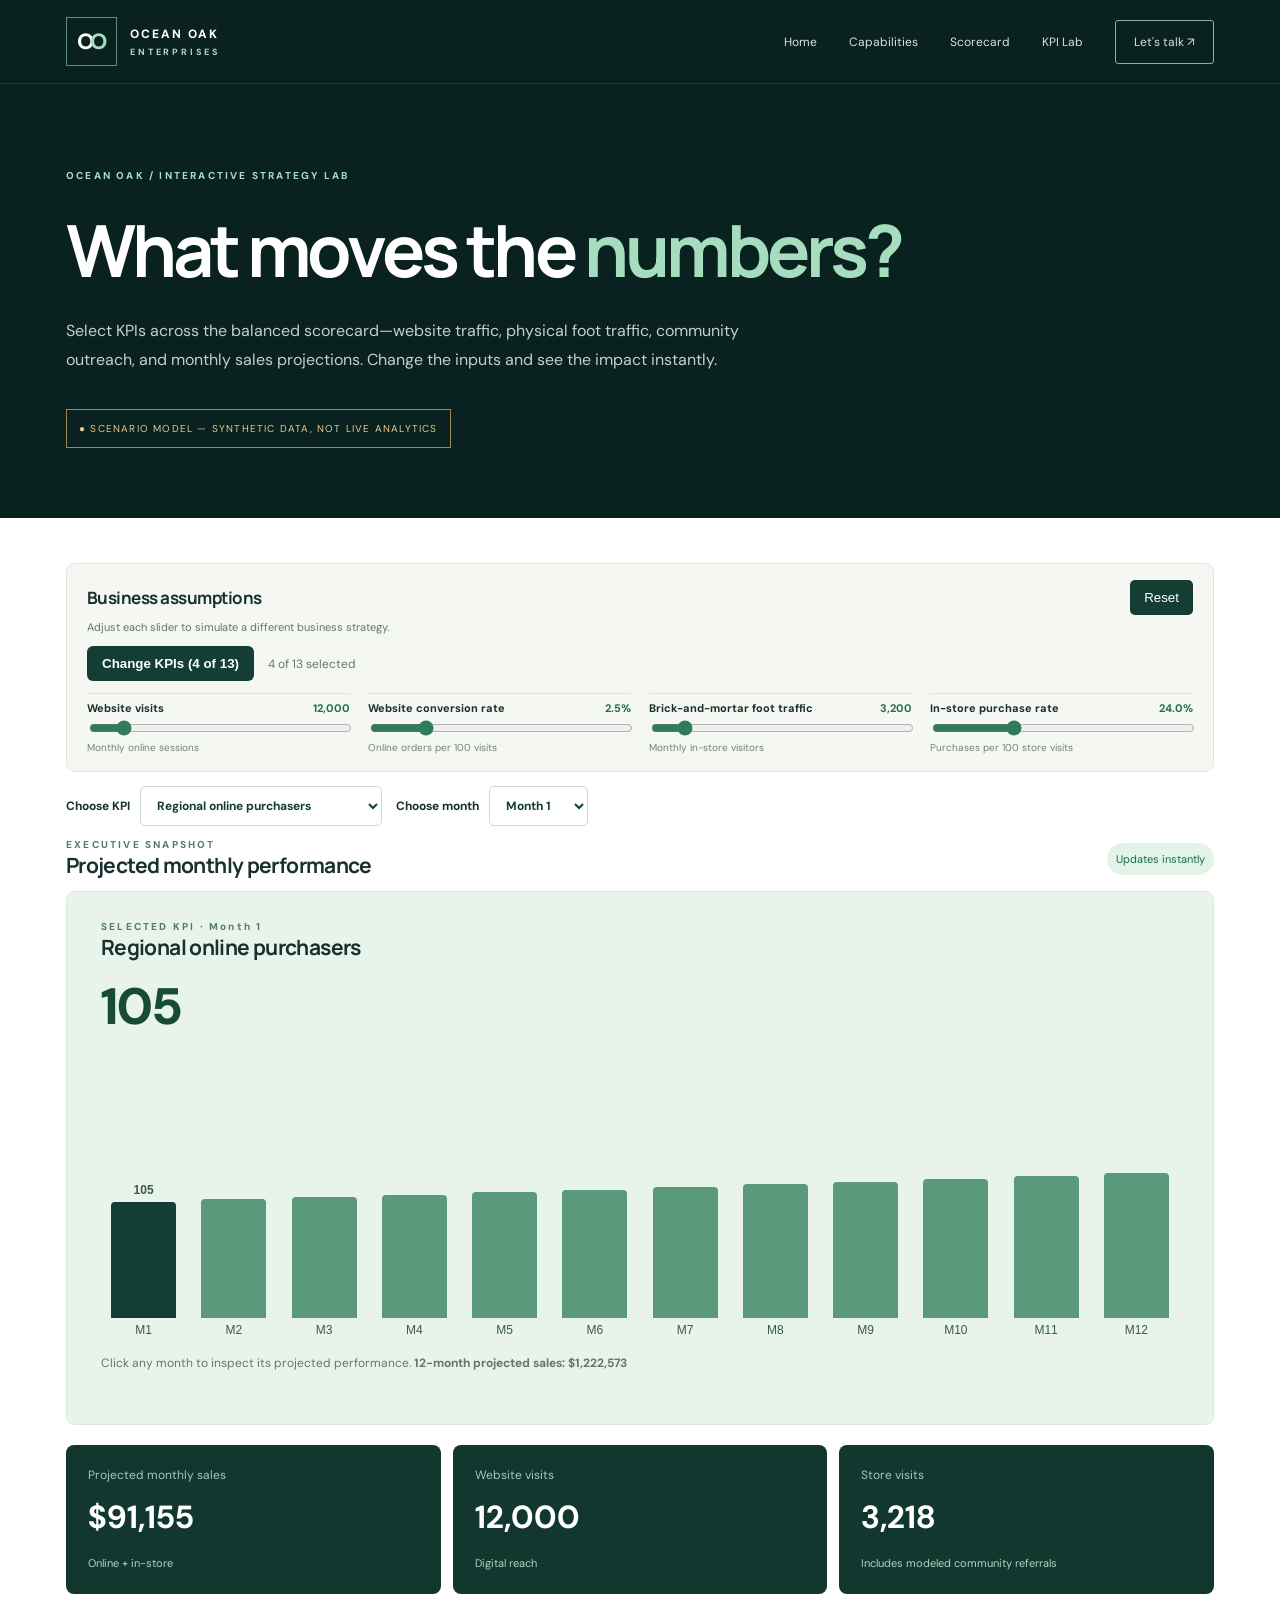
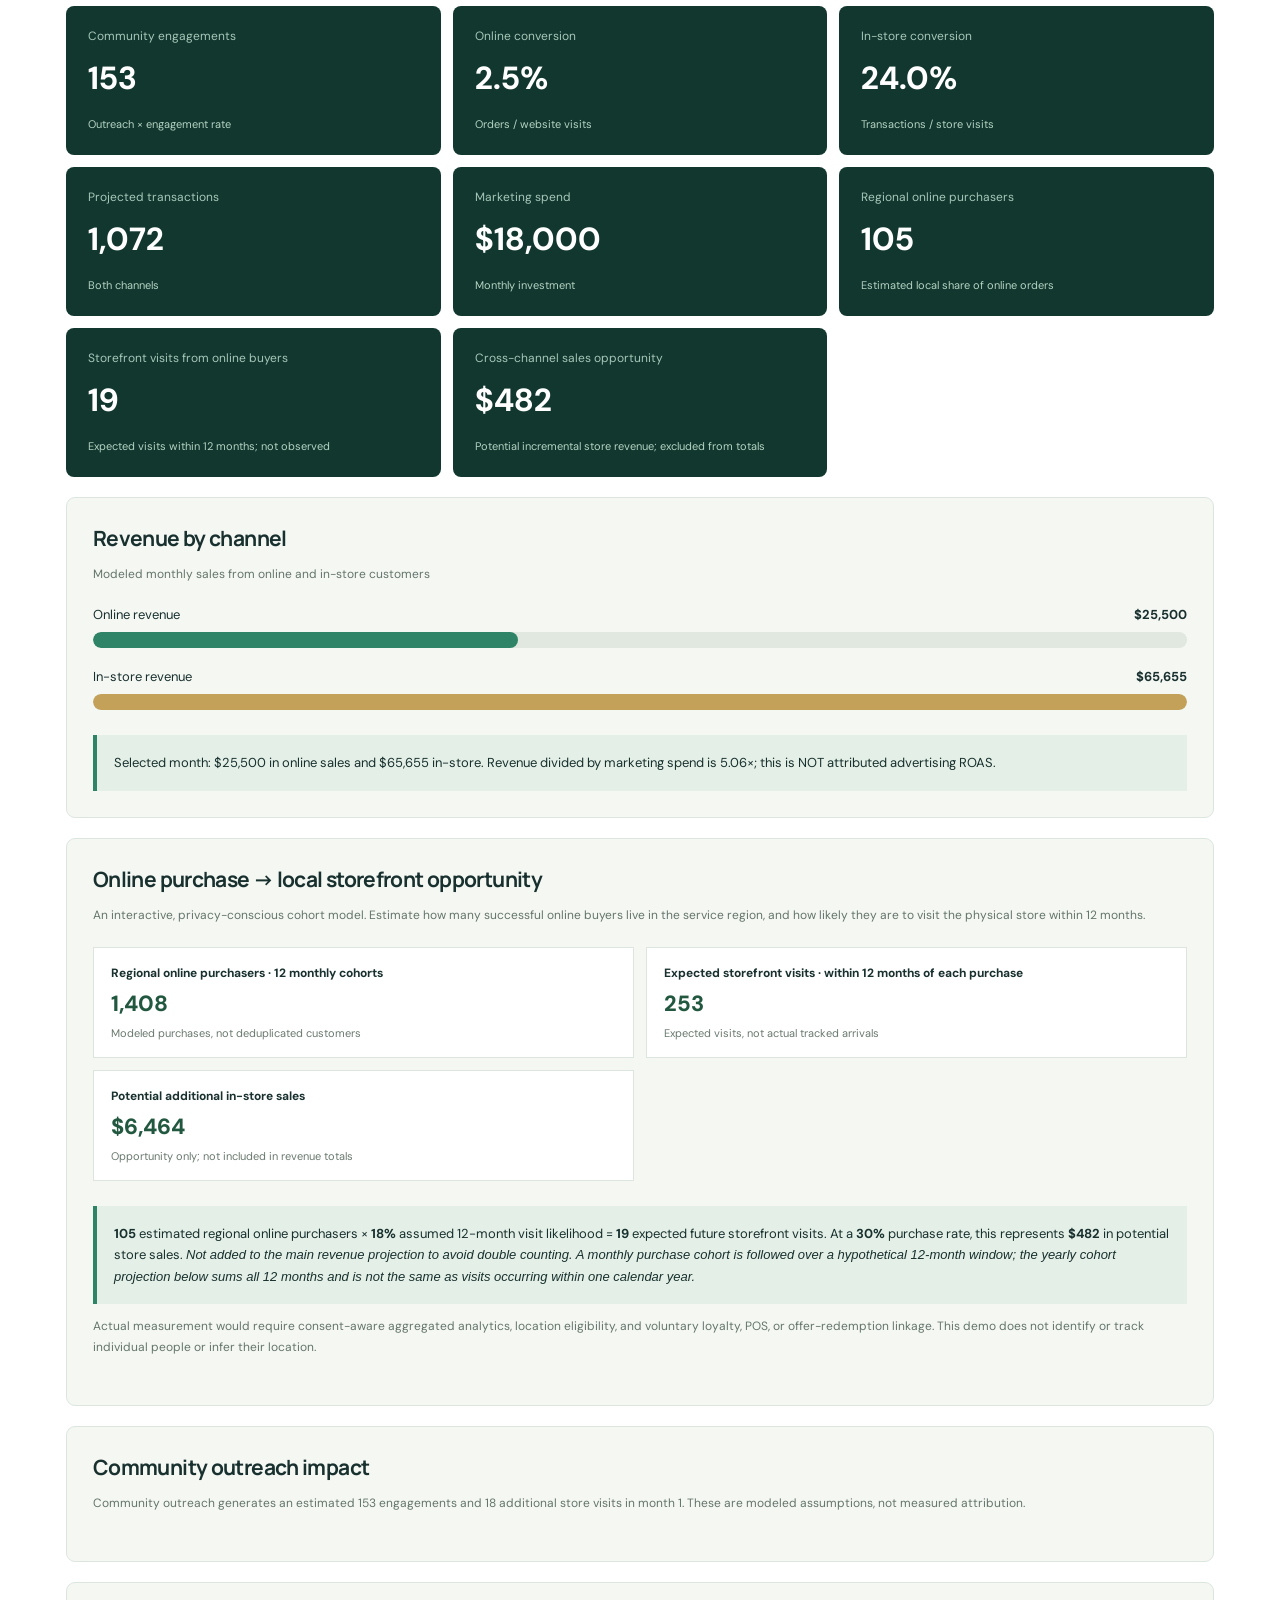
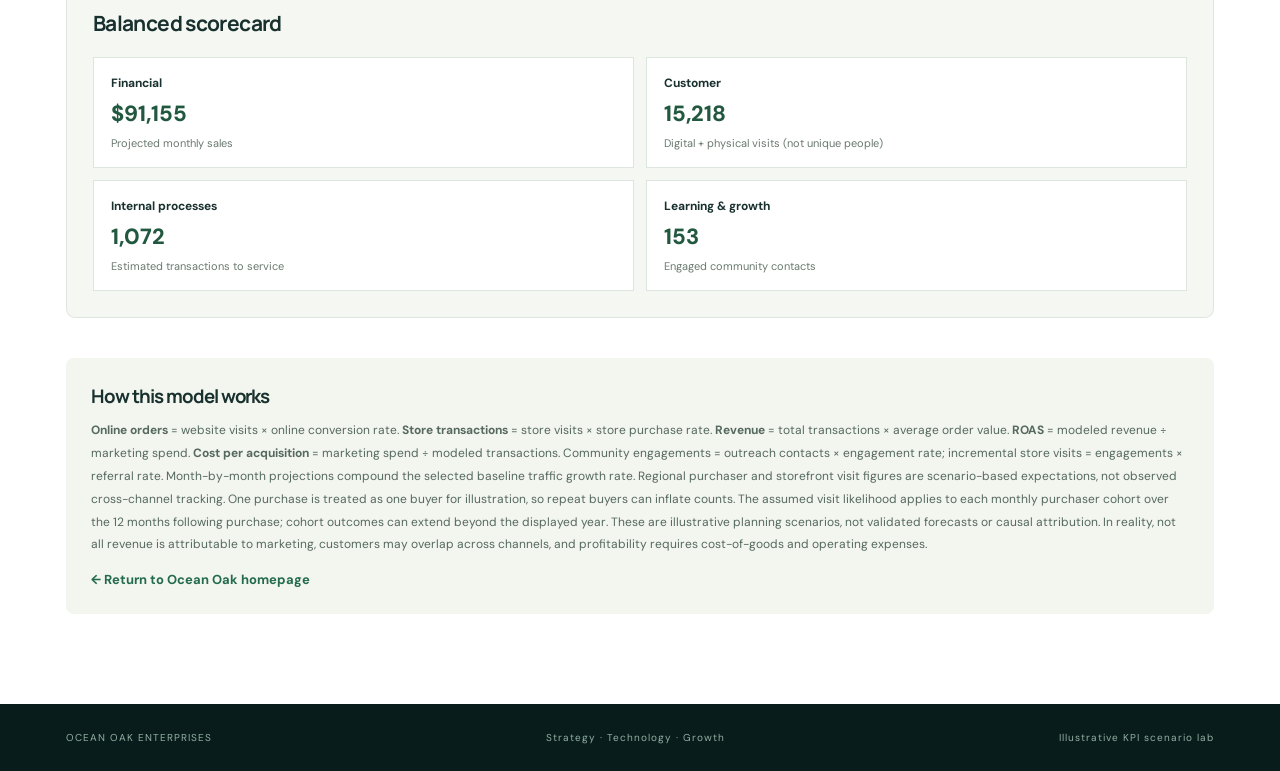
==== commit 1c8047bc: "Add files via upload" ====
--- a/kpi.html
+++ b/kpi.html
@@ -1 +1 @@
-<!doctype html><html lang="en"><head><meta charset="utf-8"><meta name="viewport" content="width=device-width,initial-scale=1"><meta name="description" content="Interactive business KPI scenario planner from Ocean Oak Enterprises"><title>KPI Lab | Ocean Oak Enterprises</title><link rel="stylesheet" href="styles.css"><link rel="stylesheet" href="kpi.css"></head><body><header class="top"><a class="brand" href="index.html"><span class="brandmark">O<span>O</span></span><span>OCEAN OAK <small>ENTERPRISES</small></span></a><nav aria-label="Main navigation"><a href="index.html">Home</a><a href="index.html#capabilities">Capabilities</a><a href="index.html#scorecard">Scorecard</a><a href="kpi.html" aria-current="page">KPI Lab</a><a class="navcta" href="index.html#contact">Let's talk ↗</a></nav><button class="menu" aria-label="Toggle menu" aria-expanded="false">☰</button></header><main><section class="kpi-hero"><div class="wrap"><div class="eyebrow">OCEAN OAK / INTERACTIVE STRATEGY LAB</div><h1>What moves the <em>numbers?</em></h1><p>Select KPIs across the balanced scorecard—website traffic, physical foot traffic, community outreach, and monthly sales projections. Change the inputs and see the impact instantly.</p><div class="demo-pill">● SCENARIO MODEL — SYNTHETIC DATA, NOT LIVE ANALYTICS</div></div></section><section class="wrap kpi-main"><div class="lab-grid"><aside class="panel inputs"><div class="panel-head"><h2>Business assumptions</h2><button type="button" id="reset">Reset</button></div><p class="hint">Adjust each slider to simulate a different business strategy.</p><div id="sliders"></div></aside><div class="outputs"><div class="selector-row"><label>Choose KPI <select id="metric"><option value="regionalBuyers">Regional online purchasers</option><option value="crossVisits">Online-to-store visits (expected)</option><option value="crossSales">Online-to-store sales opportunity</option><option value="revenue">Total monthly sales</option><option value="online">Online sales</option><option value="store">In-store sales</option><option value="web">Website traffic</option><option value="foot">Brick-and-mortar traffic</option><option value="community">Community engagement</option><option value="orders">Transactions</option></select></label><label>Choose month <select id="month"><option value="0">Month 1</option><option value="1">Month 2</option><option value="2">Month 3</option><option value="3">Month 4</option><option value="4">Month 5</option><option value="5">Month 6</option><option value="6">Month 7</option><option value="7">Month 8</option><option value="8">Month 9</option><option value="9">Month 10</option><option value="10">Month 11</option><option value="11">Month 12</option></select></label></div><div class="out-head"><div><div class="eyebrow dark">EXECUTIVE SNAPSHOT</div><h2>Projected monthly performance</h2></div><span class="badge">Updates instantly</span></div><div class="panel metric-feature"><div class="eyebrow dark">SELECTED KPI · <span id="period">Month 1</span></div><h3 id="metricTitle">Total sales projection</h3><div id="metricValue" class="metric-number"></div><div id="forecast" class="forecast" aria-label="Interactive twelve month KPI projection"></div><div class="hint">Click any month to inspect its projected performance. <strong>12-month projected sales: <span id="projectionTotal"></span></strong></div></div><div class="kpi-cards" id="cards" aria-live="polite"></div><div class="panel"><h3>Revenue by channel</h3><p class="hint">Modeled monthly sales from online and in-store customers</p><div class="bars"><div class="bar-label"><span>Online revenue</span><strong id="onlineLabel"></strong></div><div class="track"><div class="fill online" id="onlineBar"></div></div><div class="bar-label"><span>In-store revenue</span><strong id="storeLabel"></strong></div><div class="track"><div class="fill store" id="storeBar"></div></div></div><div class="insight" id="insight"></div></div><div class="panel"><h3>Online purchase → local storefront opportunity</h3><p class="hint">An interactive, privacy-conscious cohort model. Estimate how many successful online buyers live in the service region, and how likely they are to visit the physical store within 12 months.</p><div class="score-grid"><div class="score-cell"><strong>Regional online purchasers · 12 monthly cohorts</strong><span id="regionalYear"></span><small>Modeled purchases, not deduplicated customers</small></div><div class="score-cell"><strong>Expected storefront visits · within 12 months of each purchase</strong><span id="crossYear"></span><small>Expected visits, not actual tracked arrivals</small></div><div class="score-cell"><strong>Potential additional in-store sales</strong><span id="crossRevenueYear"></span><small>Opportunity only; not included in revenue totals</small></div></div><div class="insight" id="crossDetail"></div><p class="hint">Actual measurement would require consent-aware aggregated analytics, location eligibility, and voluntary loyalty, POS, or offer-redemption linkage. This demo does not identify or track individual people or infer their location.</p></div><div class="panel"><h3>Community outreach impact</h3><p id="communityDetail" class="hint"></p></div><div class="panel"><h3>Balanced scorecard</h3><div class="score-grid" id="scoregrid"></div></div></div></div><div class="method"><h3>How this model works</h3><p><strong>Online orders</strong> = website visits × online conversion rate. <strong>Store transactions</strong> = store visits × store purchase rate. <strong>Revenue</strong> = total transactions × average order value. <strong>ROAS</strong> = modeled revenue ÷ marketing spend. <strong>Cost per acquisition</strong> = marketing spend ÷ modeled transactions. Community engagements = outreach contacts × engagement rate; incremental store visits = engagements × referral rate. Month-by-month projections compound the selected baseline traffic growth rate. Regional purchaser and storefront visit figures are scenario-based expectations, not observed cross-channel tracking. One purchase is treated as one buyer for illustration, so repeat buyers can inflate counts. The assumed visit likelihood applies to each monthly purchaser cohort over the 12 months following purchase; cohort outcomes can extend beyond the displayed year. These are illustrative planning scenarios, not validated forecasts or causal attribution. In reality, not all revenue is attributable to marketing, customers may overlap across channels, and profitability requires cost-of-goods and operating expenses.</p><a href="index.html">← Return to Ocean Oak homepage</a></div></section></main><footer><div class="wrap footer-inner"><span>OCEAN OAK ENTERPRISES</span><span>Strategy · Technology · Growth</span><span>Illustrative KPI scenario lab</span></div></footer><script src="kpi.js" defer></script></body></html>+<!doctype html><html lang="en"><head><meta charset="utf-8"><meta name="viewport" content="width=device-width,initial-scale=1"><meta name="description" content="Interactive business KPI scenario planner from Ocean Oak Enterprises"><title>KPI Lab | Ocean Oak Enterprises</title><link rel="stylesheet" href="styles.css"><link rel="stylesheet" href="kpi.css"></head><body><header class="top"><a class="brand" href="index.html"><span class="brandmark">O<span>O</span></span><span>OCEAN OAK <small>ENTERPRISES</small></span></a><nav aria-label="Main navigation"><a href="index.html">Home</a><a href="index.html#capabilities">Capabilities</a><a href="index.html#scorecard">Scorecard</a><a href="kpi.html" aria-current="page">KPI Lab</a><a class="navcta" href="index.html#contact">Let's talk ↗</a></nav><button class="menu" aria-label="Toggle menu" aria-expanded="false">☰</button></header><main><section class="kpi-hero"><div class="wrap"><div class="eyebrow">OCEAN OAK / INTERACTIVE STRATEGY LAB</div><h1>What moves the <em>numbers?</em></h1><p>Select KPIs across the balanced scorecard—website traffic, physical foot traffic, community outreach, and monthly sales projections. Change the inputs and see the impact instantly.</p><div class="demo-pill">● SCENARIO MODEL — SYNTHETIC DATA, NOT LIVE ANALYTICS</div></div></section><section class="wrap kpi-main"><div class="lab-grid"><aside class="panel inputs"><div class="panel-head"><h2>Business assumptions</h2><button type="button" id="reset">Reset</button></div><p class="hint">Adjust each slider to simulate a different business strategy.</p><div class="kpi-controls"><button type="button" id="chooseSliders" aria-expanded="false" aria-controls="sliderPicker">Choose 4 KPIs</button><span id="selectedCount" aria-live="polite"></span></div><div id="sliderPicker" class="slider-picker" hidden><p>Select exactly four assumptions to display.</p><div id="sliderChoices"></div><button type="button" id="applySliders" disabled>Show selected KPIs</button></div><div id="sliders"></div></aside><div class="outputs"><div class="selector-row"><label>Choose KPI <select id="metric"><option value="regionalBuyers">Regional online purchasers</option><option value="crossVisits">Online-to-store visits (expected)</option><option value="crossSales">Online-to-store sales opportunity</option><option value="revenue">Total monthly sales</option><option value="online">Online sales</option><option value="store">In-store sales</option><option value="web">Website traffic</option><option value="foot">Brick-and-mortar traffic</option><option value="community">Community engagement</option><option value="orders">Transactions</option></select></label><label>Choose month <select id="month"><option value="0">Month 1</option><option value="1">Month 2</option><option value="2">Month 3</option><option value="3">Month 4</option><option value="4">Month 5</option><option value="5">Month 6</option><option value="6">Month 7</option><option value="7">Month 8</option><option value="8">Month 9</option><option value="9">Month 10</option><option value="10">Month 11</option><option value="11">Month 12</option></select></label></div><div class="out-head"><div><div class="eyebrow dark">EXECUTIVE SNAPSHOT</div><h2>Projected monthly performance</h2></div><span class="badge">Updates instantly</span></div><div class="panel metric-feature"><div class="eyebrow dark">SELECTED KPI · <span id="period">Month 1</span></div><h3 id="metricTitle">Total sales projection</h3><div id="metricValue" class="metric-number"></div><div id="forecast" class="forecast" aria-label="Interactive twelve month KPI projection"></div><div class="hint">Click any month to inspect its projected performance. <strong>12-month projected sales: <span id="projectionTotal"></span></strong></div></div><div class="kpi-cards" id="cards" aria-live="polite"></div><div class="panel"><h3>Revenue by channel</h3><p class="hint">Modeled monthly sales from online and in-store customers</p><div class="bars"><div class="bar-label"><span>Online revenue</span><strong id="onlineLabel"></strong></div><div class="track"><div class="fill online" id="onlineBar"></div></div><div class="bar-label"><span>In-store revenue</span><strong id="storeLabel"></strong></div><div class="track"><div class="fill store" id="storeBar"></div></div></div><div class="insight" id="insight"></div></div><div class="panel"><h3>Online purchase → local storefront opportunity</h3><p class="hint">An interactive, privacy-conscious cohort model. Estimate how many successful online buyers live in the service region, and how likely they are to visit the physical store within 12 months.</p><div class="score-grid"><div class="score-cell"><strong>Regional online purchasers · 12 monthly cohorts</strong><span id="regionalYear"></span><small>Modeled purchases, not deduplicated customers</small></div><div class="score-cell"><strong>Expected storefront visits · within 12 months of each purchase</strong><span id="crossYear"></span><small>Expected visits, not actual tracked arrivals</small></div><div class="score-cell"><strong>Potential additional in-store sales</strong><span id="crossRevenueYear"></span><small>Opportunity only; not included in revenue totals</small></div></div><div class="insight" id="crossDetail"></div><p class="hint">Actual measurement would require consent-aware aggregated analytics, location eligibility, and voluntary loyalty, POS, or offer-redemption linkage. This demo does not identify or track individual people or infer their location.</p></div><div class="panel"><h3>Community outreach impact</h3><p id="communityDetail" class="hint"></p></div><div class="panel"><h3>Balanced scorecard</h3><div class="score-grid" id="scoregrid"></div></div></div></div><div class="method"><h3>How this model works</h3><p><strong>Online orders</strong> = website visits × online conversion rate. <strong>Store transactions</strong> = store visits × store purchase rate. <strong>Revenue</strong> = total transactions × average order value. <strong>ROAS</strong> = modeled revenue ÷ marketing spend. <strong>Cost per acquisition</strong> = marketing spend ÷ modeled transactions. Community engagements = outreach contacts × engagement rate; incremental store visits = engagements × referral rate. Month-by-month projections compound the selected baseline traffic growth rate. Regional purchaser and storefront visit figures are scenario-based expectations, not observed cross-channel tracking. One purchase is treated as one buyer for illustration, so repeat buyers can inflate counts. The assumed visit likelihood applies to each monthly purchaser cohort over the 12 months following purchase; cohort outcomes can extend beyond the displayed year. These are illustrative planning scenarios, not validated forecasts or causal attribution. In reality, not all revenue is attributable to marketing, customers may overlap across channels, and profitability requires cost-of-goods and operating expenses.</p><a href="index.html">← Return to Ocean Oak homepage</a></div></section></main><footer><div class="wrap footer-inner"><span>OCEAN OAK ENTERPRISES</span><span>Strategy · Technology · Growth</span><span>Illustrative KPI scenario lab</span></div></footer><script src="kpi.js" defer></script></body></html>
--- a/kpi.css
+++ b/kpi.css
@@ -1 +1,38 @@
 .kpi-hero{background:#09211f;color:#fff;padding:85px 0 70px}.kpi-hero h1{font-size:clamp(43px,6vw,72px);margin:18px 0}.kpi-hero h1 em{font-style:normal;color:#a6ddbe}.kpi-hero p{max-width:710px;color:#c2d1cb;line-height:1.8}.kpi-hero .demo-pill{display:inline-block;margin-top:18px}.kpi-main{padding-top:45px;padding-bottom:90px;background:#fff}.lab-grid{display:grid;grid-template-columns:330px 1fr;gap:22px;align-items:start}.panel{background:#f5f7f3;border:1px solid #dce6df;padding:26px;border-radius:9px;margin-bottom:20px}.panel h2,.panel h3,.out-head h2{margin:0;font-size:21px;letter-spacing:-.03em}.panel-head,.out-head{display:flex;align-items:center;justify-content:space-between;gap:12px}.panel-head button{background:#143d34;border:0;color:#fff;border-radius:5px;padding:10px 14px;cursor:pointer}.hint{font-size:12px;color:#64756b;line-height:1.7;margin:12px 0 22px}.slider-row{border-top:1px solid #dbe6df;padding:17px 0}.slider-top{display:flex;justify-content:space-between;gap:12px;font-size:12px;font-weight:700}.slider-top output{color:#236c4f;font-size:13px}.slider-row input{width:100%;accent-color:#317b5d;margin-top:12px;cursor:pointer}.slider-row small{display:block;color:#708278;line-height:1.5}.out-head{margin:8px 0 22px}.badge{font-size:11px;background:#e2f4e8;padding:9px;color:#1f6949;border-radius:20px}.kpi-cards{display:grid;grid-template-columns:repeat(3,1fr);gap:12px;margin-bottom:20px}.kpi-tile{background:#12372f;color:#fff;padding:22px;border-radius:8px;min-height:128px}.kpi-tile small{color:#a6c7b8;display:block;font-size:12px}.kpi-tile b{display:block;font-size:clamp(23px,2.7vw,32px);margin:13px 0}.kpi-tile span{font-size:11px;color:#b4d4c2}.bars{margin-top:20px}.bar-label{display:flex;justify-content:space-between;font-size:13px;margin:20px 0 9px}.track{height:16px;background:#e0e8df;border-radius:20px;overflow:hidden}.fill{height:100%;width:0;transition:width .2s;border-radius:20px}.online{background:#2f8467}.store{background:#c4a158}.insight{background:#e4f0e7;padding:17px;margin-top:25px;border-left:4px solid #2f8467;font-size:13px;line-height:1.65}.score-grid{display:grid;grid-template-columns:repeat(2,1fr);gap:12px;margin-top:20px}.score-cell{background:white;border:1px solid #dce6df;padding:17px}.score-cell strong,.score-cell span,.score-cell small{display:block}.score-cell strong{font-size:12px}.score-cell span{font-size:22px;font-weight:800;margin:8px 0;color:#21583f}.score-cell small{font-size:11px;color:#69796e}.method{background:#f3f5ef;padding:25px;margin-top:20px;border-radius:8px}.method h3{margin:0 0 10px}.method p{font-size:12px;line-height:1.9;color:#55695e}.method a{font-size:13px;color:#236b4c;font-weight:700}@media(max-width:950px){.lab-grid{grid-template-columns:1fr}.kpi-cards{grid-template-columns:repeat(2,1fr)}}@media(max-width:600px){.kpi-cards,.score-grid{grid-template-columns:1fr}.out-head{flex-wrap:wrap}.kpi-hero{padding:55px 0}}.selector-row{display:flex;flex-wrap:wrap;gap:14px;margin:0 0 22px}.selector-row label{font-size:12px;font-weight:700;display:flex;align-items:center;gap:10px}.selector-row select{border:1px solid #cbdad1;border-radius:5px;padding:10px 12px;background:#fff;color:#143d34;font:inherit}.metric-feature{background:#e8f3eb}.metric-number{font-size:clamp(34px,4vw,53px);font-weight:800;color:#174b36;margin:12px 0}.forecast{display:grid;grid-template-columns:repeat(12,minmax(0,1fr));gap:5px;align-items:end;margin:20px 0 15px;min-height:185px}.forecast-col{background:transparent;border:0;cursor:pointer;display:flex;flex-direction:column;align-items:center;justify-content:end;gap:5px;min-width:0;color:#385b4a}.forecast-bar{width:100%;max-width:35px;background:#5a9a7b;border-radius:4px 4px 0 0;display:block;transition:height .2s}.forecast-col.selected .forecast-bar{background:#143d34}.forecast-col small{font-size:10px}.forecast-value{font-size:10px;white-space:nowrap;font-weight:800;min-height:13px}.forecast-col:focus-visible{outline:2px solid #143d34}@media(max-width:600px){.forecast{gap:2px}.forecast-col small{font-size:8px}.forecast-value{font-size:8px}}
+
+/* Dashboard-first layout: compact assumptions above the primary visualization. */
+@media (min-width: 951px) {
+  .lab-grid { grid-template-columns: minmax(0,1fr); gap: 14px; }
+  .lab-grid > .inputs { margin-bottom: 0; padding: 16px 20px 12px; }
+  .inputs .panel-head h2 { font-size: 17px; }
+  .inputs .hint { margin: 3px 0 10px; font-size: 11px; }
+  .inputs #sliders { display: grid; grid-template-columns: repeat(4,minmax(0,1fr)); column-gap: 18px; row-gap: 2px; }
+  .inputs .slider-row { padding: 7px 0 5px; min-width: 0; }
+  .inputs .slider-top { font-size: 11px; gap: 6px; }
+  .inputs .slider-top output { font-size: 11px; white-space: nowrap; }
+  .inputs .slider-row input { margin-top: 5px; }
+  .inputs .slider-row small { font-size: 10px; line-height: 1.3; }
+  .outputs .selector-row { margin-bottom: 12px; }
+  .outputs .out-head { margin: 0 0 12px; }
+  .outputs .metric-feature { padding: 28px 34px; }
+  .outputs .forecast { min-height: 280px; margin-top: 18px; }
+  .outputs .forecast-bar { max-width: 65px; }
+  .outputs .forecast-col small { font-size: 12px; }
+  .outputs .forecast-value { font-size: 12px; }
+}
+@media (min-width: 951px) and (max-width: 1150px) {
+  .inputs #sliders { grid-template-columns: repeat(3,minmax(0,1fr)); }
+}
+@media (max-width: 950px) {
+  .lab-grid > .inputs { padding: 15px; }
+  .inputs #sliders { display:grid; grid-template-columns: repeat(2,minmax(0,1fr)); gap: 4px 14px; }
+  .inputs .slider-row { padding: 9px 0; }
+  .inputs .slider-row small { font-size: 10px; }
+  .forecast { min-height: 225px; }
+}
+@media (max-width: 520px) {
+  .inputs #sliders { grid-template-columns: 1fr; }
+}
+
+/* Four-KPI selector: the graph remains the dominant feature. */
+.kpi-controls{display:flex;align-items:center;gap:14px;margin:8px 0 12px}.kpi-controls button,.slider-picker>button{border:0;background:#143d34;color:white;padding:10px 15px;border-radius:6px;font-weight:700;cursor:pointer}.kpi-controls span{font-size:12px;color:#65776b}.slider-picker{padding:16px;margin:0 0 15px;background:#e7efe9;border:1px solid #b9d1c3;border-radius:8px}.slider-picker[hidden],.slider-row[hidden]{display:none!important}.slider-picker p{margin:0 0 12px;font-size:13px}.slider-picker #sliderChoices{display:grid;grid-template-columns:repeat(3,minmax(0,1fr));gap:8px 14px;margin-bottom:14px}.slider-picker .choice{display:flex;align-items:flex-start;gap:8px;font-size:12px;cursor:pointer}.slider-picker .choice input{accent-color:#216449;margin-top:2px}.slider-picker>button:disabled{opacity:.45;cursor:not-allowed}@media(max-width:700px){.slider-picker #sliderChoices{grid-template-columns:repeat(2,minmax(0,1fr))}}@media(max-width:460px){.slider-picker #sliderChoices{grid-template-columns:1fr}}
